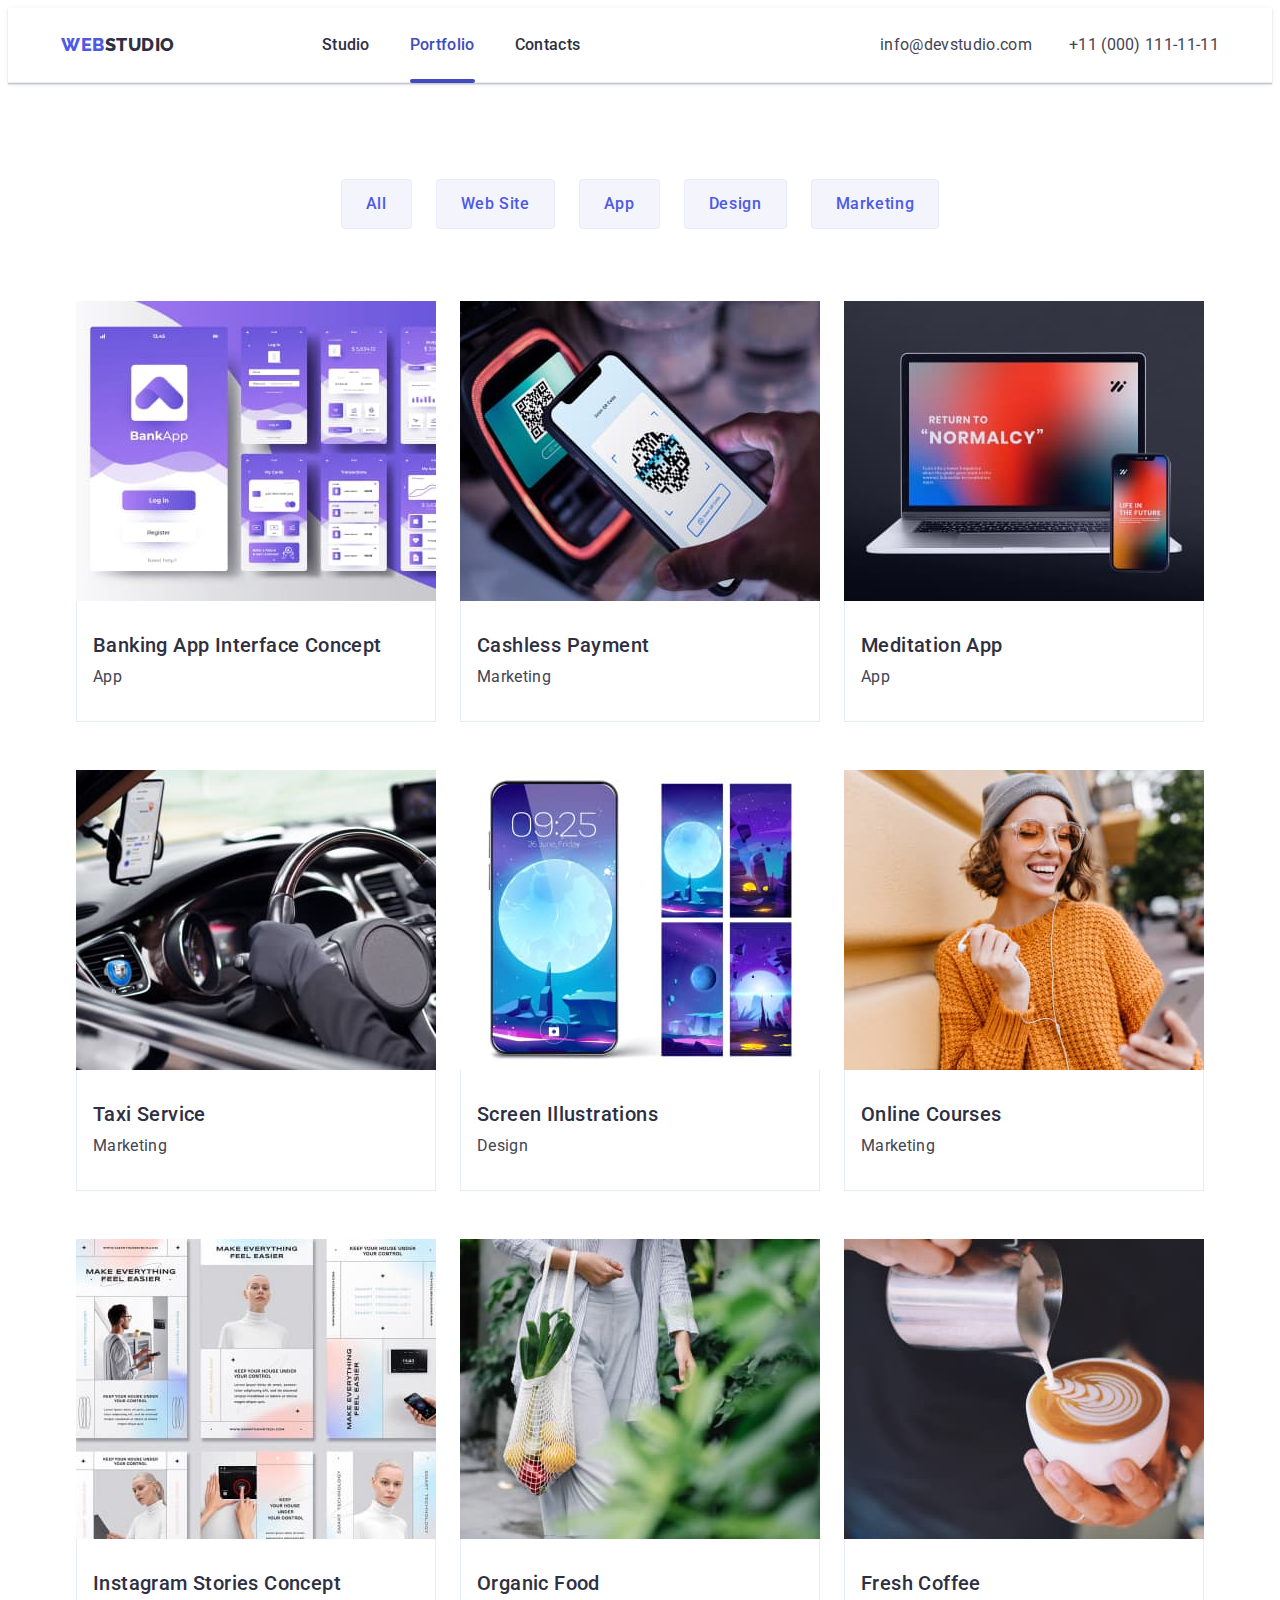
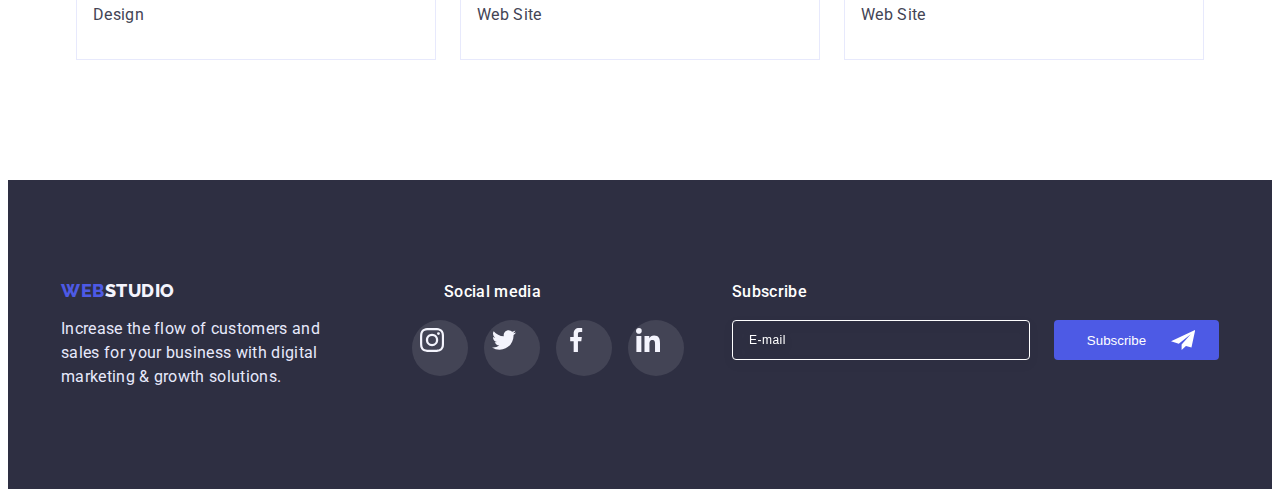
==== portfolio.html @ 9cd302e2 "1" ====
<!DOCTYPE html>
<html lang="en">
  <head>
    <meta charset="UTF-8" />
    <meta http-equiv="X-UA-Compatible" content="IE=edge" />
    <meta name="viewport" content="width=device-width, initial-scale=1.0" />
    <title>Портфоліо</title>
    <link rel="preconnect" href="https://fonts.googleapis.com" />
    <link rel="preconnect" href="https://fonts.gstatic.com" crossorigin />
    <link
      href="https://fonts.googleapis.com/css2?family=Raleway:wght@800&family=Roboto:wght@400;500;700;900&display=swap"
      rel="stylesheet"
    />
    <link
      rel="stylesheet"
      href="https://cdnjs.cloudflare.com/ajax/libs/modern-normalize/1.1.0/modern-normalize.min.css"
      integrity="sha512-wpPYUAdjBVSE4KJnH1VR1HeZfpl1ub8YT/NKx4PuQ5NmX2tKuGu6U/JRp5y+Y8XG2tV+wKQpNHVUX03MfMFn9Q=="
      crossorigin="anonymous"
      referrerpolicy="no-referrer"
    />
    <link rel="stylesheet" href="./css/styles.css" />
  </head>
  <!-- body -->
  <body class="body-portfolio">
    <!-- Header -->
    <header class="header">
      <!-- nav -->
      <div class="container">
        <nav class="header-nav">
          <a href="./portfolio.html" class="logo link"
            >Web<span class="logo-span link">Studio</span></a
          >
          <ul class="all-link-list list">
            <li class="">
              <a class="link-list link" href="./index.html">Studio</a>
            </li>
            <li class="">
              <a class="link-list hover-band link" href="./portfolio.html"
                >Portfolio</a
              >
            </li>
            <li class=""><a class="link-list link" href="">Contacts</a></li>
          </ul>
        </nav>
        <!-- address -->
        <address class="adress-portfolio">
          <ul class="list link-adress">
            <li class="">
              <a class="address-link link" href="mailto:info@devstudio.com"
                >info@devstudio.com</a
              >
            </li>
            <li class="">
              <a class="address-link link" href="tel:+110001111111">
                +11 (000) 111-11-11</a
              >
            </li>
          </ul>
        </address>
      </div>
    </header>
    <!-- main -->
    <main class="main-portfolio">
      <section class="filter">
        <h1 hidden>Meditation App</h1>
        <!-- List-buttons-portfolio -->
        <div class="container">
          <ul class="list all-button-list">
            <li class="all-button-li">
              <button type="button" class="all-button">All</button>
            </li>
            <li class="website-button-li">
              <button type="button" class="all-button">Web Site</button>
            </li>
            <li class="app-button-li">
              <button type="button" class="all-button">App</button>
            </li>
            <li class="design-button-li">
              <button type="button" class="all-button">Design</button>
            </li>
            <li class="marketing-button-li">
              <button type="button" class="all-button">Marketing</button>
            </li>
          </ul>
          <!-- Second-portfolio -->
          <ul class="list portfolio-title-list">
            <li class="portfolio-title">
              <a href="" class="link">
                <div class="overlay-text-wrap">
                  <img
                    src="./images/img1.jpg"
                    alt="img"
                    width="360"
                    height="300"
                  />
                  <p class="overlay">
                    14 Stylish and User-Friendly App Design Concepts · Task
                    Manager App · Calorie Tracker App · Exotic Fruit Ecommerce
                    App · Cloud Storage App
                  </p>
                </div>
                <div class="portfolio-conteiner">
                  <h3 class="name-images">Banking App Interface Concept</h3>
                  <p class="info-images">App</p>
                </div>
              </a>
            </li>
            <li class="portfolio-title">
              <a href="" class="link"
                ><div class="overlay-text-wrap">
                  <img
                    src="./images/img2.jpg"
                    alt="img"
                    width="360"
                    height="300"
                  />
                  <p class="overlay">
                    14 Stylish and User-Friendly App Design Concepts · Task
                    Manager App · Calorie Tracker App · Exotic Fruit Ecommerce
                    App · Cloud Storage App
                  </p>
                </div>
                <div class="portfolio-conteiner">
                  <h3 class="name-images">Cashless Payment</h3>
                  <p class="info-images">Marketing</p>
                </div></a
              >
            </li>
            <li class="portfolio-title">
              <a href="" class="link"
                ><div class="overlay-text-wrap">
                  <img
                    src="./images/img3.jpg"
                    alt="img"
                    width="360"
                    height="300"
                  />
                  <p class="overlay">
                    14 Stylish and User-Friendly App Design Concepts · Task
                    Manager App · Calorie Tracker App · Exotic Fruit Ecommerce
                    App · Cloud Storage App
                  </p>
                </div>
                <div class="portfolio-conteiner">
                  <h3 class="name-images">Meditation App</h3>
                  <p class="info-images">App</p>
                </div></a
              >
            </li>
            <li class="portfolio-title">
              <a href="" class="link"
                ><div class="overlay-text-wrap">
                  <img
                    src="./images/img4.jpg"
                    alt="img"
                    width="360"
                    height="300"
                  />
                  <p class="overlay">
                    14 Stylish and User-Friendly App Design Concepts · Task
                    Manager App · Calorie Tracker App · Exotic Fruit Ecommerce
                    App · Cloud Storage App
                  </p>
                </div>
                <div class="portfolio-conteiner">
                  <h3 class="name-images">Taxi Service</h3>
                  <p class="info-images">Marketing</p>
                </div></a
              >
            </li>
            <li class="portfolio-title">
              <a href="" class="link"
                ><div class="overlay-text-wrap">
                  <img
                    src="./images/img5.jpg"
                    alt="img"
                    width="360"
                    height="300"
                  />
                  <p class="overlay">
                    14 Stylish and User-Friendly App Design Concepts · Task
                    Manager App · Calorie Tracker App · Exotic Fruit Ecommerce
                    App · Cloud Storage App
                  </p>
                </div>
                <div class="portfolio-conteiner">
                  <h3 class="name-images">Screen Illustrations</h3>
                  <p class="info-images">Design</p>
                </div></a
              >
            </li>
            <li class="portfolio-title">
              <a href="" class="link"
                ><div class="overlay-text-wrap">
                  <img
                    src="./images/img6.jpg"
                    alt="img"
                    width="360"
                    height="300"
                  />
                  <p class="overlay">
                    14 Stylish and User-Friendly App Design Concepts · Task
                    Manager App · Calorie Tracker App · Exotic Fruit Ecommerce
                    App · Cloud Storage App
                  </p>
                </div>
                <div class="portfolio-conteiner">
                  <h3 class="name-images">Online Courses</h3>
                  <p class="info-images">Marketing</p>
                </div></a
              >
            </li>
            <li class="portfolio-title">
              <a href="" class="link"
                ><div class="overlay-text-wrap">
                  <img
                    src="./images/img7.jpg"
                    alt="img"
                    width="360"
                    height="300"
                  />
                  <p class="overlay">
                    14 Stylish and User-Friendly App Design Concepts · Task
                    Manager App · Calorie Tracker App · Exotic Fruit Ecommerce
                    App · Cloud Storage App
                  </p>
                </div>
                <div class="portfolio-conteiner">
                  <h3 class="name-images">Instagram Stories Concept</h3>
                  <p class="info-images">Design</p>
                </div></a
              >
            </li>
            <li class="portfolio-title">
              <a href="" class="link"
                ><div class="overlay-text-wrap">
                  <img
                    src="./images/img8.jpg"
                    alt="img"
                    width="360"
                    height="300"
                  />
                  <p class="overlay">
                    14 Stylish and User-Friendly App Design Concepts · Task
                    Manager App · Calorie Tracker App · Exotic Fruit Ecommerce
                    App · Cloud Storage App
                  </p>
                </div>
                <div class="portfolio-conteiner">
                  <h3 class="name-images">Organic Food</h3>
                  <p class="info-images">Web Site</p>
                </div></a
              >
            </li>
            <li class="portfolio-title">
              <a href="" class="link"
                ><div class="overlay-text-wrap">
                  <img
                    src="./images/img9.jpg"
                    alt="img"
                    width="360"
                    height="300"
                  />
                  <p class="overlay">
                    14 Stylish and User-Friendly App Design Concepts · Task
                    Manager App · Calorie Tracker App · Exotic Fruit Ecommerce
                    App · Cloud Storage App
                  </p>
                </div>
                <div class="portfolio-conteiner">
                  <h3 class="name-images">Fresh Coffee</h3>
                  <p class="info-images">Web Site</p>
                </div></a
              >
            </li>
          </ul>
        </div>
      </section>
    </main>
    <!-- footer -->
    <footer class="footer-portfolio">
      <div class="container">
        <div class="fot-logo-box">
          <a href="./portfolio.html" class="logo-footer link"
            >Web<span class="logo-footer-span">Studio</span></a
          >
          <p class="footer-info">
            Increase the flow of customers and sales for your business with
            digital marketing & growth solutions.
          </p>
        </div>
        <div class="box-social">
          <p class="name-social">Social media</p>
          <ul class="fot-media-links">
            <li class="social-item">
              <a href="" class="fot-social-link"
                ><svg class="icon-footer">
                  <use href="./images/icons.svg#icon-instagram"></use></svg
              ></a>
            </li>
            <li class="social-item">
              <a href="" class="fot-social-link"
                ><svg class="icon-footer">
                  <use href="./images/icons.svg#icon-twitter"></use></svg
              ></a>
            </li>
            <li class="social-item">
              <a href="" class="fot-social-link"
                ><svg class="icon-footer">
                  <use href="./images/icons.svg#icon-facebook"></use></svg
              ></a>
            </li>
            <li class="social-item">
              <a href="" class="fot-social-link"
                ><svg class="icon-footer">
                  <use href="./images/icons.svg#icon-linkedin"></use></svg
              ></a>
            </li>
          </ul>
        </div>
        <div class="footer-form">
          <form name="subscribe" autocomplete="on" class="footer-subscribe">
            <label class="footer-label">
              <span class="subscribe-span">Subscribe</span>
              <input
                type="email"
                class="input-footer"
                name="email"
                placeholder="E-mail"
              />
            </label>
            <button class="subscribe-button" type="submit">Subscribe
              <svg class="footer-send-icon">
                <use href="./images/icons.svg#icon-send"></use>
              </svg>
            </button>
          </form>
        </div>
      </div>
    </footer>
  </body>
</html>
---- css/styles.css ----
:root {
  /* IRIS */
  --primacy-brand: #4d5ae5;
  /* OCEAN */
  --pressed-state: #404bbf;
  /* NAVY BLUE */
  --dark: #2e2f42;
  /* GREEN */
  --success: #31d0aa;
  /* SLATE */
  --text: #434455;
  /* LIGHT SLATE */
  --subtle-text: #8e8f99;
  /* CORN FLOWER */
  --accent: #e7e9fc;
  /* CLOUD */
  --light: #f4f4fd;
  /* WHITE BACKGROUND */
  --white: #ffffff;
  /* MODAL BACKGROUND */
  --dairy: #fcfcfc;
  /* Transition, Duration ,Timing-Function */
  --transition-duration: 250ms cubic-bezier(0.4, 0, 0.2, 1);
}

p,
h1,
h2,
h3,
h4,
h5,
h6 {
  margin: 0;
}

ul {
  padding-left: 0;
  margin: 0;
}

button {
  cursor: pointer;
}

address {
  font-style: normal;
}

img {
  display: block;
}
/* body */
body {
  font-family: "Roboto", sans-serif;
  font-style: normal;
  font-weight: 400;
  font-size: 16px;
  line-height: 1.5;
  color: var(--dark);
}

ul li {
  list-style-type: none;
}

.container {
  width: 1158px;
  margin: 0 auto;
  padding-left: 15px;
  padding-right: 15px;
}

section {
  padding-top: 120px;
  padding-bottom: 120px;
}

.body-studio {
  color: var(--text);
}

.body-portfolio {
  color: var(--text);
}

.link {
  text-decoration: none;
}

.list {
  list-style: none;
  display: flex;
}

/* Header */
.header {
  padding-bottom: 25px;
  padding-top: 25px;
  border-bottom: 1px solid var(--accent);
  box-shadow: 0px 2px 1px rgba(46, 47, 66, 0.08),
    0px 1px 1px rgba(46, 47, 66, 0.16), 0px 1px 6px rgba(46, 47, 66, 0.08);
}

.header .container {
  display: flex;
  align-items: center;
  justify-content: space-between;
}

/* nav */
.logo {
  font-family: "Raleway", sans-serif;
  font-weight: 800;
  font-size: 18px;
  line-height: 1.17;
  letter-spacing: 0.03em;
  text-transform: uppercase;
  color: var(--primacy-brand);
  margin-right: 147px;
}

.logo-span {
  color: var(--dark);
}

.link-list {
  padding: 29px 0;
  font-weight: 500;
  font-size: 16px;
  line-height: 1.5;
  letter-spacing: 0.02em;
  color: var(--dark);
  position: relative;
  transition: color var(--transition-duration);
}

.hover-band {
  color: var(--pressed-state);
}

.hover-band::after {
  content: "";
  width: 100%;
  height: 4px;
  border-radius: 2px;
  position: absolute;
  left: 0;
  bottom: 0;
  background-color: var(--pressed-state);
}

.all-link-list {
  gap: 40px;
}

.header-nav {
  display: flex;
  align-items: center;
  margin-right: auto;
}

.header-block {
  display: flex;
}

/* address */

.address-link {
  font-size: 16px;
  line-height: 1.5;
  letter-spacing: 0.02em;
  color: var(--text);
  display: inline-flex;
  align-items: center;
  transition: color 250ms cubic-bezier(0.4, 0, 0.2, 1);
  display: inline-flex;
}

.link-list:hover,
.link-list:focus,
.address-link:hover,
.address-link:focus {
  color: var(--pressed-state);
}

.link-adress {
  gap: 37px;
}

/* main */

/* List-buttons-portfolio */

.filter {
  padding-top: 96px;
  padding-bottom: 120px;
}

.all-button-list {
  display: flex;
  flex-direction: row;
  align-items: flex-start;
  gap: 24px;
  justify-content: center;
  margin-bottom: 72px;
}

.all-button {
  font-family: "Roboto", sans-serif;
  font-weight: 500;
  font-size: 16px;
  line-height: 1.5;
  letter-spacing: 0.04em;
  color: var(--primacy-brand);
  display: flex;
  flex-direction: row;
  justify-content: center;
  align-items: center;
  padding: 12px 24px;
  background: var(--light);
  border: 1px solid var(--accent);
  border-radius: 4px;
  flex: none;
  order: 1;
  flex-grow: 0;
  transition: color var(--transition-duration),
    background-color var(--transition-duration),
    border-color var(--transition-duration),
    box-shadow var(--transition-duration);
}

.all-button:hover,
.all-button:focus {
  color: #ffffff;
  background-color: var(--pressed-state);
  border-color: var(--pressed-state);
  box-shadow: 0px 3px 1px rgba(0, 0, 0, 0.1), 0px 2px 1px rgba(0, 0, 0, 0.08),
    0px 2px 2px rgba(0, 0, 0, 0.12);
}

/* Studio-button-VAR */

.button-section {
  background-color: var(--dark);
}

/* Section portfolio */

.name-images {
  font-weight: 500;
  font-size: 20px;
  line-height: 1.2;
  letter-spacing: 0.02em;
  color: var(--dark);
  margin-bottom: 8px;
}

.info-images {
  font-size: 16px;
  line-height: 1.5;
  letter-spacing: 0.02em;
  color: var(--text);
}

.portfolio-title-list {
  justify-content: center;
  display: flex;
  flex-wrap: wrap;
  gap: 48px 24px;
}

.portfolio-conteiner {
  border: 1px solid var(--accent);
  border-top: none;
  display: flex;
  flex-direction: column;
  justify-content: center;
  align-items: flex-start;
  padding: 32px;
  padding-left: 16px;
}

.portfolio-title .link {
  display: inline-block;
  transition: box-shadow var(--transition-duration);
}

.portfolio-title .link:hover {
  box-shadow: 0px 1px 6px rgba(46, 47, 66, 0.08),
    0px 1px 1px rgba(46, 47, 66, 0.16), 0px 2px 1px rgba(46, 47, 66, 0.08);
}

.overlay {
  position: absolute;
  top: 0;
  top: 100%;
  display: block;
  width: 100%;
  height: 100%;
  padding: 40px 32px;
  font-weight: 400;
  font-size: 16px;
  line-height: 1.5;
  letter-spacing: 0.02em;
  color: var(--light);
  background-color: var(--primacy-brand);
  transition: transform var(--transition-duration);
}

.overlay-text-wrap {
  position: relative;
  overflow: hidden;
}

.portfolio-title-list .link:hover .overlay {
  transform: translateY(-100%);
}

/* HERO */

.hero-section {
  padding-top: 188px;
  padding-bottom: 188px;
  max-width: 1440px;
  margin-left: auto;
  margin-right: auto;
  background-color: var(--dark);
  background-image: linear-gradient(
      rgba(46, 47, 66, 0.7),
      rgba(46, 47, 66, 0.7)
    ),
    url(../images/people-office-fone.jpg);
  background-repeat: no-repeat;
  background-position: center;
  background-size: auto auto;
}

.site-title {
  max-width: 496px;
  margin: 0 auto;
  font-size: 56px;
  line-height: 1.07;
  text-align: center;
  letter-spacing: 0.02em;
  color: var(--white);
  margin-bottom: 47px;
}

.button-studio {
  min-width: 169px;
  height: 56px;
  display: block;
  margin: 0 auto;
  border-radius: 4px;
  background-color: transparent;
  background-color: var(--primacy-brand);
  font-family: "Roboto", sans-serif;
  font-weight: 500;
  font-size: 16px;
  line-height: 1.5;
  letter-spacing: 0.04em;
  color: var(--white);
  border: none;
  transition: background-color var(--transition-duration);
}

.button-studio:hover,
.button-studio:focus {
  background-color: var(--pressed-state);
}

/* First-Section */

.header-first-section {
  font-weight: 500;
  font-size: 20px;
  line-height: 1.2;
  letter-spacing: 0.02em;
  color: var(--dark);
  margin-bottom: 8px;
}

.first-section-li:not(:last-child) {
  margin-right: 24px;
}

/* width264px */
.first-section-li {
  width: calc((100% - 72px) / 4);
}

.text-section {
  letter-spacing: 0.02em;
  font-size: 16px;
}

.first-section {
  padding-bottom: 0;
}

.first-section-icon {
  height: 64px;
  width: 64px;
  margin: 24px 100px;
}

.first-section-div {
  display: block;
  height: 112px;
  margin-bottom: 8px;
  border-radius: 4px;
  background-color: var(--light);
  background-repeat: no-repeat;
  background-position: center;
}

/* Second-Section */

.gadget-li {
  width: 360px;
}

.gadget-li:not(:last-child) {
  margin-right: 24px;
}

/* Thrid-Section */
.thrid-section {
  background-color: var(--light);
}

.studio-titles {
  font-size: 36px;
  line-height: 1.11;
  text-align: center;
  letter-spacing: 0.02em;
  text-transform: capitalize;
  color: var(--dark);
  margin-bottom: 72px;
}

.team-list-ul {
  gap: 24px;
}

.team-list {
  text-align: center;
}

.text-section-team {
  letter-spacing: 0.02em;
  font-size: 16px;
  margin-bottom: 8px;
  margin-top: 8px;
}

.third-section-div {
  padding: 32px 16px;
  box-shadow: 0px 1px 6px rgba(46, 47, 66, 0.08),
    0px 1px 1px rgba(46, 47, 66, 0.16), 0px 2px 1px rgba(46, 47, 66, 0.08);
  border-radius: 0px 0px 4px 4px;
  background: var(--white);
}

.name-team {
  font-weight: 500;
  font-size: 20px;
  line-height: 1.2;
  letter-spacing: 0.02em;
  color: var(--dark);
}

.social-media-links {
  display: flex;
  justify-content: center;
  gap: 24px;
  text-decoration: none;
}

.icon {
  width: 16px;
  height: 16px;
}

.social-link {
  display: inline-block;
  width: 40px;
  height: 40px;
  padding: 10px;
  background-color: var(--primacy-brand);
  border: none;
  border-radius: 50%;
  fill: var(--light);
  text-decoration: none;
  transition: background-color var(--transition-duration);
}

.social-link.icon {
  display: block;
  margin: 0 auto;
}

.social-link:hover,
.social-link:focus {
  background-color: var(--pressed-state);
}

/* ========CUSTOMERS======== */

/* width: 168px;
    height: 88px; */

.icon-customers {
  width: 104px;
  height: 56px;
}

.customers-list {
  display: flex;
  justify-content: center;
  gap: 24px;
}

.customers-link {
  display: inline-block;
  padding: 16px 32px;
  border: 1px solid var(--subtle-text);
  border-radius: 4px;
  fill: var(--subtle-text);
  transition: border-color var(--transition-duration);
}

.icon-customers {
  transition: fill var(--transition-duration);
}

.customers-link:hover,
.customers-link:focus {
  border-color: var(--pressed-state);
}

.customers-link:hover .icon-customers,
.customers-link:focus .icon-customers {
  fill: var(--pressed-state);
}

/*========== footer ==========*/

.footer-portfolio {
  background: var(--dark);
  padding-top: 100px;
  padding-bottom: 100px;
}

.footer-portfolio .container {
  display: flex;
}

.logo-footer {
  display: flex;
  flex-direction: row;
  padding: 0px;
  align-items: flex-start;
  font-family: "Raleway", sans-serif;
  font-style: normal;
  font-weight: 800;
  font-size: 18px;
  line-height: 1.17;
  align-items: center;
  letter-spacing: 0.03em;
  text-transform: uppercase;
  color: var(--primacy-brand);
  width: 0;
}

.logo-footer-span {
  font-family: "Raleway";
  font-style: normal;
  font-weight: 800;
  font-size: 18px;
  line-height: 1.17;
  display: flex;
  align-items: center;
  letter-spacing: 0.03em;
  text-transform: uppercase;
  color: var(--light);
  flex: none;
  order: 1;
  flex-grow: 0;
  width: 0;
}

.fot-logo-box {
  width: 264px;
}

.footer-info {
  letter-spacing: 0.02em;
  color: var(--accent);
  line-height: 1.5;
  list-style: none;
  margin: 0;
  margin-top: 16px;
  padding-left: 0;
}

.box-social {
  width: 208px;
  margin-left: 120px;
}

.name-social {
  font-weight: 500;
  font-size: 16px;
  line-height: 1.5;
  letter-spacing: 0.02em;
  margin-bottom: 16px;
}

.fot-media-links {
  gap: 16px;
  text-decoration: none;
  display: flex;
  justify-content: center;
}

.icon-footer {
  width: 24px;
  height: 24px;
}

.fot-social-link {
  display: inline-block;
  width: 40px;
  height: 40px;
  padding: 8px;
  border: none;
  border-radius: 50%;
  background-color: rgba(255, 255, 255, 0.1);
  fill: var(--light);
  text-decoration: none;
  transition: background-color var(--transition-duration);
}

.fot-social-link:hover,
.fot-social-link:focus {
  background-color: var(--success);
}

.name-social {
  color: var(--white);
}

.footer-form {
  margin-left: 80px;
}

.footer-subscribe {
  margin-left: auto;
  display: flex;
  align-items: flex-end;
  gap: 24px;
}

.footer-label {
  display: flex;
  flex-direction: column;
}

.subscribe-span {
  margin-bottom: 16px;
  font-weight: 500;
  font-size: 16px;
  line-height: 1.5;
  letter-spacing: 0.02em;
  color: var(--white);
}

.input-footer {
  width: 264px;
  padding: 7px 16px;
  font-size: 12px;
  line-height: 2;
  letter-spacing: 0.04em;
  color: var(--white);
  background-color: transparent;
  border: 1px solid var(--white);
  filter: drop-shadow(0px 4px 4px rgba(0, 0, 0, 0.15));
  border-radius: 4px;
}

.footer-send-icon {
  display: inline-block;
  position: absolute;
  top: 8px;
  right: 24px;
  width: 24px;
  height: 24px;
  fill: var(--white);
  background-size: 32px;
}

.subscribe-button {
  height: 40px;
  width: 165px;
  position: relative;
  padding: 8px 64px 8px 24px;
  justify-content: center;
  align-items: center;
  color: var(--white);
  background: var(--primacy-brand);
  border-radius: 4px;
  border: none;
  border-color: var(--primacy-brand);
  transition: background-color var(--transition-duration);
}

.subscribe-button:focus,
.subscribe-button:hover {
  background-color: var(--pressed-state);
  border-color: var(--pressed-state);
}

.footer-subscribe .input-footer::placeholder {
  color: var(--white);
}

/*========== MODAL JS ==========*/

.backdrop {
  position: fixed;
  top: 0;
  left: 0;
  width: 100%;
  height: 100%;
  background-color: rgba(27, 31, 37, 0.526);
  transition: opacity var(--transition-duration),
    visibility var(--transition-duration);
}

.is-hidden {
  opacity: 0;
  visibility: hidden;
  pointer-events: none;
}

.modal {
  width: 408px;
  min-height: 576px;
  background-color: var(--dairy);
  box-shadow: 0px 1px 1px rgba(0, 0, 0, 0.14), 0px 1px 3px rgba(0, 0, 0, 0.12),
    0px 2px 1px rgba(0, 0, 0, 0.2);
  border-radius: 4px;
  position: absolute;
  top: 50%;
  left: 50%;
  transform: translate(-50%, -50%) scale(1);
  transition: transform var(--transition-duration);
  padding: 72px 24px 24px;
}

.backdrop.is-hidden .modal {
  transform: translate(-50%, -50%) scale(0);
}

.close-modal {
  position: absolute;
  top: 24px;
  right: 24px;
  display: block;
  margin-left: auto;
  height: 24px;
  width: 24px;
  border-radius: 50%;
  background: var(--accent);
  border: 1px solid rgba(0, 0, 0, 0.1);
  box-sizing: border-box;
  transition: background var(--transition-duration);
}

.icon-close-modal {
  height: 8px;
  width: 8px;
  transition: fill var(--transition-duration);
}

.close-modal:focus,
.close-modal:hover {
  background: var(--pressed-state);
}

.close-modal:focus .icon-close-modal,
.close-modal:hover .icon-close-modal {
  fill: var(--white);
}

.modal-text {
  font-family: "Roboto";
  font-style: normal;
  font-weight: 500;
  font-size: 16px;
  line-height: 1.5;
  text-align: center;
  letter-spacing: 0.02em;
  color: var(--dark);
}

.modal-form {
  width: 360px;
  padding-top: 16px;
}

.information-box {
  display: flex;
  flex-direction: column;
  gap: 8px;
}

.modal-input {
  width: 100%;
  height: 40px;
  padding-left: 38px;
  border: 1px solid rgba(46, 47, 66, 0.4);
  border-radius: 4px;
  outline: transparent;
  background-color: transparent;
}

.input-name {
  display: inline-block;
  margin-bottom: 4px;
  font-family: "Roboto";
  font-style: normal;
  font-weight: 400;
  font-size: 12px;
  line-height: 1.16;
  letter-spacing: 0.04em;
  color: var(--subtle-text);
}

.input-wrap {
  position: relative;
}

.oreder-icon {
  position: absolute;
  left: 16px;
  top: 50%;
  transform: translateY(-50%);
  width: 18px;
  height: 18px;
}

.modal-input:focus {
  border-color: var(--primacy-brand);
}

.modal-input:focus + .oreder-icon {
  fill: var(--primacy-brand);
}

.comments {
  display: flex;
  flex-direction: column;
  margin-bottom: 16px;
}

.comments-input {
  width: 100%;
  height: 120px;
  border: 1px solid rgba(46, 47, 66, 0.4);
  border-radius: 4px;
  padding-left: 16px;
  padding-top: 8px;
  background-color: transparent;
  resize: none;
  outline: transparent;
}

.comments-input::placeholder {
  font-family: "Roboto";
  font-style: normal;
  font-weight: 400;
  font-size: 12px;
  line-height: 1.16;
  letter-spacing: 0.04em;
  color: rgba(46, 47, 66, 0.4);
}

.comments-input:focus {
  border-color: var(--primacy-brand);
}

.checkbox{
  margin-bottom: 16px;
}

.checkbox-icon {
  height: 8px;
  width: 10px;
}

.visually-hidden {
  position: absolute;
  width: 1px;
  height: 1px;
  margin: -1px;
  border: 0;
  padding: 0;
  white-space: nowrap;
  clip-path: inset(100%);
  clip: rect(0 0 0 0);
  overflow: hidden;
}

.checkbox-label {
  font-family: "Roboto";
  font-style: normal;
  font-weight: 400;
  font-size: 12px;
  line-height: 1.16;
  letter-spacing: 0.04em;
  color: var(--subtle-text);
  display: flex;
  gap: 8px;
}

.checkbox-label a {
  color: var(--primacy-brand);
}

.checkbox-label span {
  width: 16px;
  height: 16px;
  border-radius: 2px;
  border: 1px solid rgba(46, 47, 66, 0.4);
  display: flex;
  justify-content: center;
  align-items: center;
  fill: transparent;
  transition: background-color  var(--transition-duration), fill var(--transition-duration);
}

.check:checked + .checkbox-label span{
  background-color: var(--pressed-state);
  border: none;
  fill:var(--white);
}

.modal-button {
  min-width: 169px;
  height: 56px;
  display: block;
  margin: 0 auto;
  border-radius: 4px;
  background-color: transparent;
  background-color: var(--primacy-brand);
  font-family: "Roboto", sans-serif;
  font-weight: 500;
  font-size: 16px;
  line-height: 1.5;
  letter-spacing: 0.04em;
  color: var(--white);
  border: none;
  transition: background-color var(--transition-duration);
}

.modal-button:hover,
.modal-button:focus {
  background-color: var(--pressed-state);
}
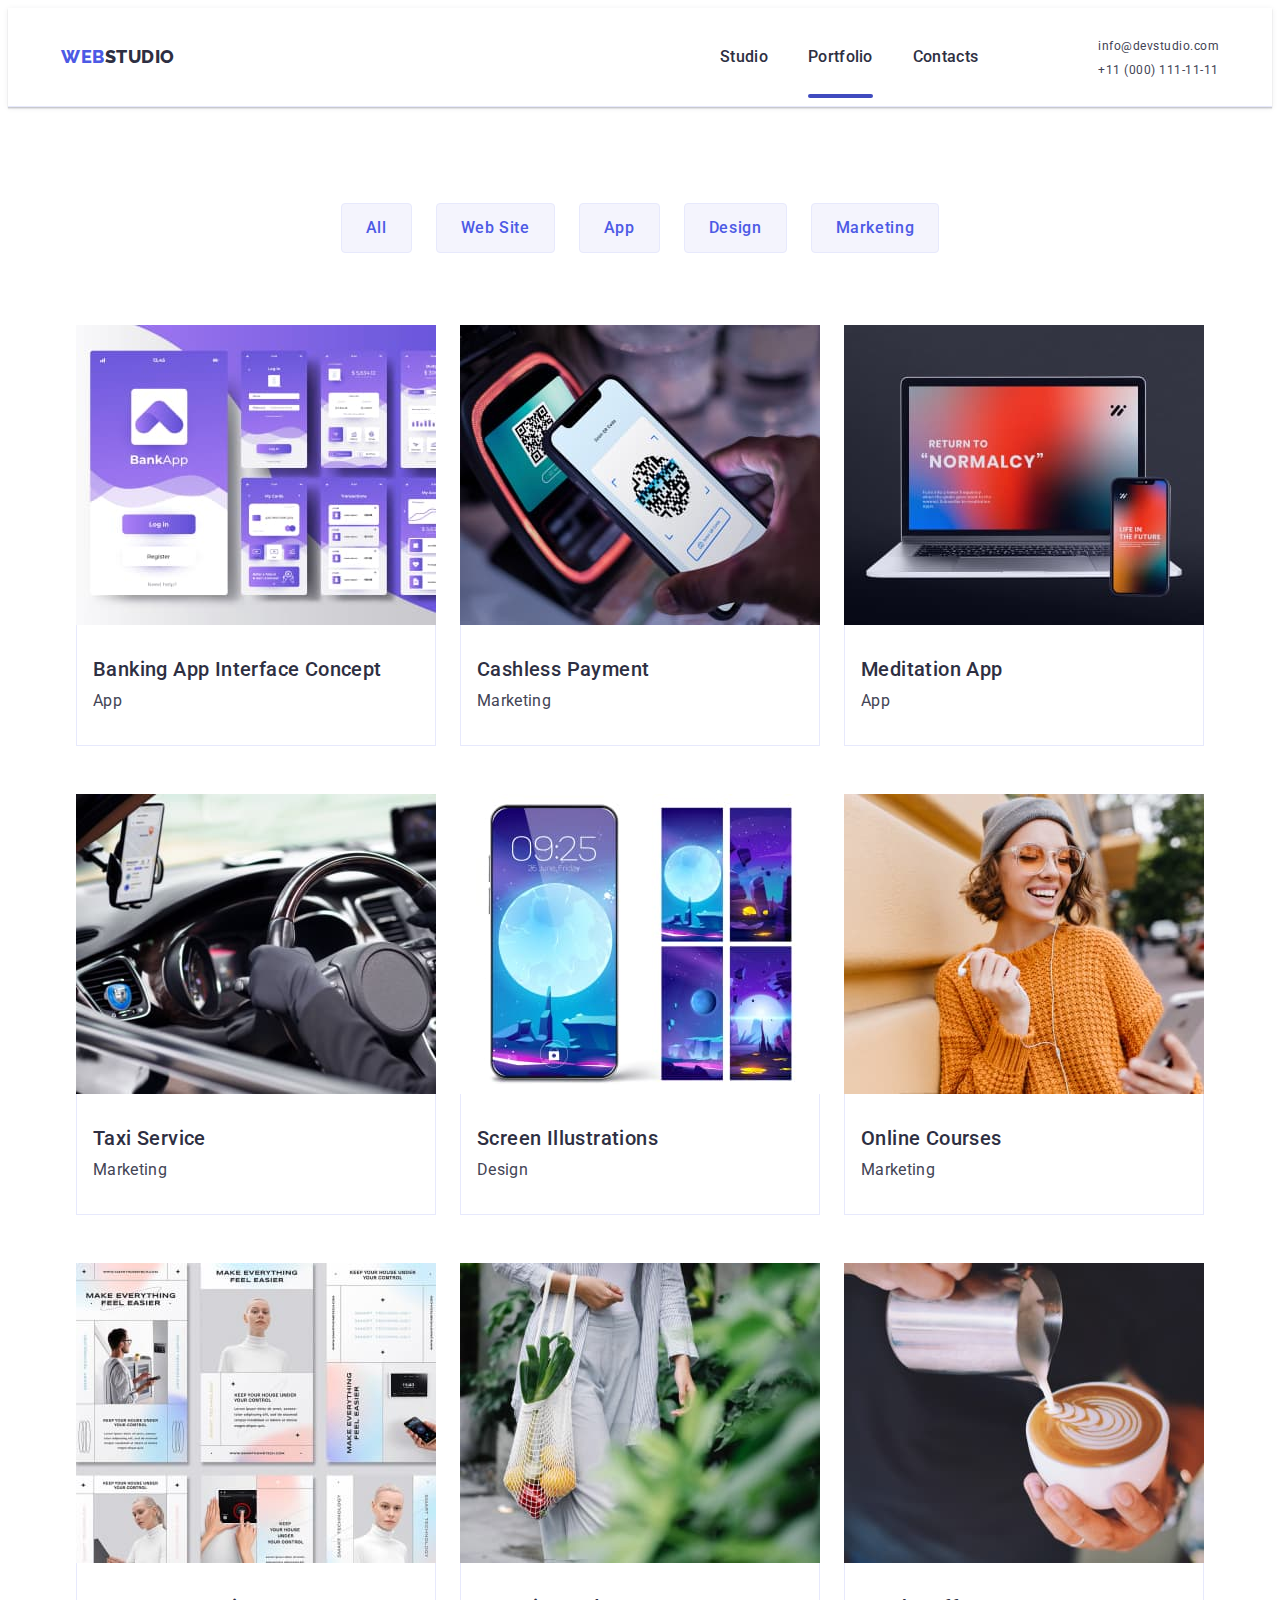
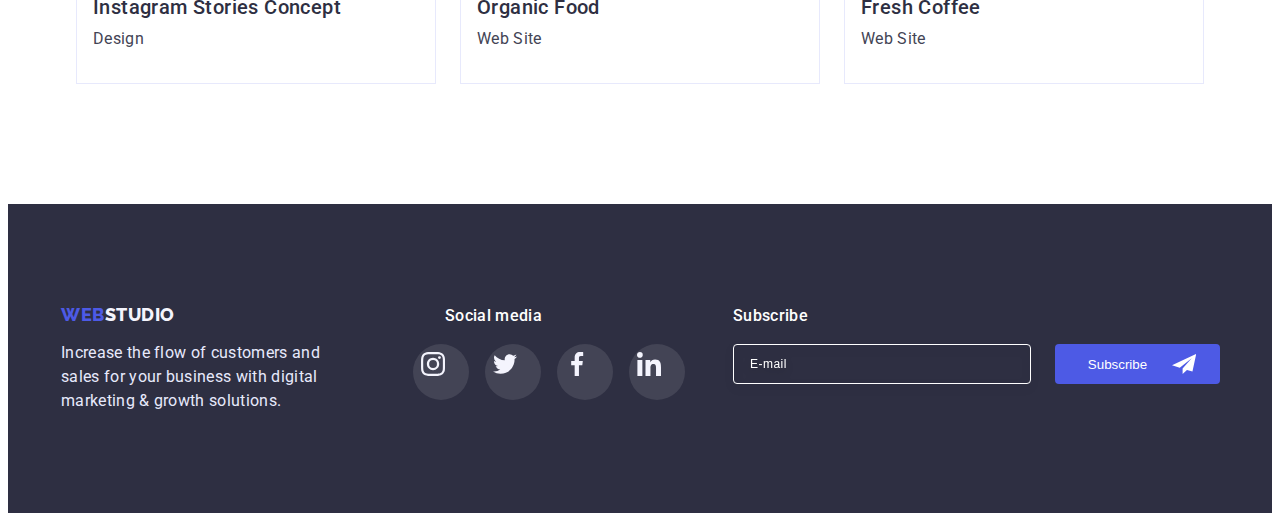
==== commit 0e72662e: "1" ====
--- a/portfolio.html
+++ b/portfolio.html
@@ -19,44 +19,87 @@
       referrerpolicy="no-referrer"
     />
     <link rel="stylesheet" href="./css/styles.css" />
+    <link rel="stylesheet" href="./css/media.css" />
   </head>
   <!-- body -->
   <body class="body-portfolio">
-    <!-- Header -->
+    <!---------- Header ---------->
     <header class="header">
-      <!-- nav -->
       <div class="container">
-        <nav class="header-nav">
-          <a href="./portfolio.html" class="logo link"
-            >Web<span class="logo-span link">Studio</span></a
+        <a href="./portfolio.html" class="logo link"
+          >Web<span class="logo-span link">Studio</span></a
+        >
+        <button class="header-menu-button js-open-menu" type="button">
+          <svg class="header-menu-icon">
+            <use href="./images/icons.svg#icon-menu-hamburger"></use>
+          </svg>
+        </button>
+        <div class="header-menu js-menu-container">
+          <button
+            class="header-close-button js-close-menu"
+            type="button"
+            aria-label="Close menu"
           >
-          <ul class="all-link-list list">
-            <li class="">
-              <a class="link-list link" href="./index.html">Studio</a>
-            </li>
-            <li class="">
-              <a class="link-list hover-band link" href="./portfolio.html"
-                >Portfolio</a
-              >
-            </li>
-            <li class=""><a class="link-list link" href="">Contacts</a></li>
-          </ul>
-        </nav>
-        <!-- address -->
-        <address class="adress-portfolio">
-          <ul class="list link-adress">
-            <li class="">
-              <a class="address-link link" href="mailto:info@devstudio.com"
-                >info@devstudio.com</a
-              >
-            </li>
-            <li class="">
-              <a class="address-link link" href="tel:+110001111111">
-                +11 (000) 111-11-11</a
-              >
-            </li>
-          </ul>
-        </address>
+            <svg class="header-close-icon">
+              <use href="./images/icons.svg#icon-close"></use>
+            </svg>
+          </button>
+          <!---------- nav ---------->
+          <nav class="header-nav">
+            <ul class="all-link-list list">
+              <li class="">
+                <a class="link-list link" href="./index.html"
+                  >Studio</a
+                >
+              </li>
+              <li class="">
+                <a class="link-list hover-band link" href="./portfolio.html">Portfolio</a>
+              </li>
+              <li class=""><a class="link-list link" href="">Contacts</a></li>
+            </ul>
+          </nav>
+          <!-- address -->
+          <address class="adress-portfolio">
+            <ul class="list link-adress">
+              <li class="">
+                <a class="address-link link" href="mailto:info@devstudio.com"
+                  >info@devstudio.com</a
+                >
+              </li>
+              <li class="">
+                <a class="address-link link" href="tel:+110001111111">
+                  +11 (000) 111-11-11</a
+                >
+              </li>
+            </ul>
+            <ul class="header-social-list">
+              <li class="header-soc-item">
+                <a href=""
+                  ><svg class="header-soc-icon">
+                    <use href="./images/icons.svg#icon-instagram"></use></svg
+                ></a>
+              </li>
+              <li class="header-soc-item">
+                <a href=""
+                  ><svg class="header-soc-icon">
+                    <use href="./images/icons.svg#icon-twitter"></use></svg
+                ></a>
+              </li>
+              <li class="header-soc-item">
+                <a href=""
+                  ><svg class="header-soc-icon">
+                    <use href="./images/icons.svg#icon-facebook"></use></svg
+                ></a>
+              </li>
+              <li class="header-soc-item">
+                <a href=""
+                  ><svg class="header-soc-icon">
+                    <use href="./images/icons.svg#icon-linkedin"></use></svg
+                ></a>
+              </li>
+            </ul>
+          </address>
+        </div>
       </div>
     </header>
     <!-- main -->
@@ -88,7 +131,7 @@
               <a href="" class="link">
                 <div class="overlay-text-wrap">
                   <img
-                    src="./images/img1.jpg"
+                    src="./images/portfolio/img1.jpg"
                     alt="img"
                     width="360"
                     height="300"
@@ -109,7 +152,7 @@
               <a href="" class="link"
                 ><div class="overlay-text-wrap">
                   <img
-                    src="./images/img2.jpg"
+                    src="./images/portfolio/img2.jpg"
                     alt="img"
                     width="360"
                     height="300"
@@ -130,7 +173,7 @@
               <a href="" class="link"
                 ><div class="overlay-text-wrap">
                   <img
-                    src="./images/img3.jpg"
+                    src="./images/portfolio/img3.jpg"
                     alt="img"
                     width="360"
                     height="300"
@@ -151,7 +194,7 @@
               <a href="" class="link"
                 ><div class="overlay-text-wrap">
                   <img
-                    src="./images/img4.jpg"
+                    src="./images/portfolio/img4.jpg"
                     alt="img"
                     width="360"
                     height="300"
@@ -172,7 +215,7 @@
               <a href="" class="link"
                 ><div class="overlay-text-wrap">
                   <img
-                    src="./images/img5.jpg"
+                    src="./images/portfolio/img5.jpg"
                     alt="img"
                     width="360"
                     height="300"
@@ -193,7 +236,7 @@
               <a href="" class="link"
                 ><div class="overlay-text-wrap">
                   <img
-                    src="./images/img6.jpg"
+                    src="./images/portfolio/img6.jpg"
                     alt="img"
                     width="360"
                     height="300"
@@ -214,7 +257,7 @@
               <a href="" class="link"
                 ><div class="overlay-text-wrap">
                   <img
-                    src="./images/img7.jpg"
+                    src="./images/portfolio/img7.jpg"
                     alt="img"
                     width="360"
                     height="300"
@@ -235,7 +278,7 @@
               <a href="" class="link"
                 ><div class="overlay-text-wrap">
                   <img
-                    src="./images/img8.jpg"
+                    src="./images/portfolio/img8.jpg"
                     alt="img"
                     width="360"
                     height="300"
@@ -256,7 +299,7 @@
               <a href="" class="link"
                 ><div class="overlay-text-wrap">
                   <img
-                    src="./images/img9.jpg"
+                    src="./images/portfolio/img9.jpg"
                     alt="img"
                     width="360"
                     height="300"
--- a/css/styles.css
+++ b/css/styles.css
@@ -19,6 +19,8 @@
   --white: #ffffff;
   /* MODAL BACKGROUND */
   --dairy: #fcfcfc;
+  /* HERO BACKGROUND */
+  --hero-back: rgba(46, 47, 66, 0.7);
   /* Transition, Duration ,Timing-Function */
   --transition-duration: 250ms cubic-bezier(0.4, 0, 0.2, 1);
 }
@@ -27,9 +29,7 @@
 h1,
 h2,
 h3,
-h4,
-h5,
-h6 {
+h4 {
   margin: 0;
 }
 
@@ -48,7 +48,10 @@
 
 img {
   display: block;
-}
+  max-width: 100%;
+  height: auto;
+}
+
 /* body */
 body {
   font-family: "Roboto", sans-serif;
@@ -57,6 +60,7 @@
   font-size: 16px;
   line-height: 1.5;
   color: var(--dark);
+  letter-spacing: 0.02em;
 }
 
 ul li {
@@ -64,15 +68,16 @@
 }
 
 .container {
-  width: 1158px;
-  margin: 0 auto;
-  padding-left: 15px;
-  padding-right: 15px;
+  max-width: 428px;
+  margin-left: auto;
+  margin-right: auto;
+  padding-left: 16px;
+  padding-right: 16px;
 }
 
 section {
-  padding-top: 120px;
-  padding-bottom: 120px;
+  padding-top: 96px;
+  padding-bottom: 96px;
 }
 
 .body-studio {
@@ -92,10 +97,9 @@
   display: flex;
 }
 
-/* Header */
+/* ========== HEADER  ==========*/
 .header {
-  padding-bottom: 25px;
-  padding-top: 25px;
+  position: relative;
   border-bottom: 1px solid var(--accent);
   box-shadow: 0px 2px 1px rgba(46, 47, 66, 0.08),
     0px 1px 1px rgba(46, 47, 66, 0.16), 0px 1px 6px rgba(46, 47, 66, 0.08);
@@ -104,7 +108,6 @@
 .header .container {
   display: flex;
   align-items: center;
-  justify-content: space-between;
 }
 
 /* nav */
@@ -116,12 +119,91 @@
   letter-spacing: 0.03em;
   text-transform: uppercase;
   color: var(--primacy-brand);
-  margin-right: 147px;
 }
 
 .logo-span {
   color: var(--dark);
 }
+
+.header-menu-button{
+  position: relative;
+  width: 24px;
+  height: 24px;
+  background-color: transparent;
+  border: none;
+}
+
+.header-menu-icon{
+  fill: var(--dark);
+  position: absolute;
+  top: 50%;
+  left: 50%;
+  width: 32px;
+  height: 22px;
+  transform: translate(-50%, -50%);
+}
+
+.header-close-button{
+  position: absolute;
+  top: 24px;
+  right: 24px;
+  display: block;
+  margin-left: auto;
+  height: 24px;
+  width: 24px;
+  border-radius: 50%;
+  background: var(--white);
+  border: 1px solid rgba(0, 0, 0, 0.1);
+  box-sizing: border-box;
+  transition: background var(--transition-duration);
+}
+
+.header-close-icon{
+  height: 8px;
+  width: 8px;
+  transition: fill var(--transition-duration);
+}
+
+.header-close-button:focus,
+.header-close-button:hover {
+  background: var(--pressed-state);
+}
+
+.header-close-button:focus .header-close-icon,
+.header-close-button:hover .header-close-icon{
+  fill: var(--white);
+}
+
+.header-nav .link{
+  letter-spacing: 0.02em;
+  text-transform: capitalize;
+  color: var(--dark);
+  transition: color var(--transition-duration);
+}
+
+.all-link-list {
+  display: flex;
+}
+
+.header-soc-item{
+  display: inline-flex;
+  align-items: center;
+  font-style: normal;
+  letter-spacing: 0.02em;
+  white-space: nowrap;
+}
+
+.header .container {
+  display: flex;
+  align-items: center;
+  justify-content: space-between;
+}
+
+/* nav */
+/* .logo {
+  margin-right: 147px;
+}
+
 
 .link-list {
   padding: 29px 0;
@@ -134,24 +216,6 @@
   transition: color var(--transition-duration);
 }
 
-.hover-band {
-  color: var(--pressed-state);
-}
-
-.hover-band::after {
-  content: "";
-  width: 100%;
-  height: 4px;
-  border-radius: 2px;
-  position: absolute;
-  left: 0;
-  bottom: 0;
-  background-color: var(--pressed-state);
-}
-
-.all-link-list {
-  gap: 40px;
-}
 
 .header-nav {
   display: flex;
@@ -159,13 +223,10 @@
   margin-right: auto;
 }
 
-.header-block {
-  display: flex;
-}
 
 /* address */
 
-.address-link {
+/* .address-link {
   font-size: 16px;
   line-height: 1.5;
   letter-spacing: 0.02em;
@@ -185,9 +246,638 @@
 
 .link-adress {
   gap: 37px;
-}
+} */
 
 /* main */
+
+/* Studio-button-VAR */
+
+.button-section {
+  background-color: var(--dark);
+}
+
+/* HERO */
+
+.hero-section {
+  max-width: 428px;
+  margin-left: auto;
+  margin-right: auto;
+  padding-top: 112px;
+  padding-bottom: 112px;
+  background-color: var(--dark);
+  background-image: linear-gradient(var(--hero-back), var(--hero-back)),
+    url(../images/hero_background/Dark-bg-mobile-1x.jpg);
+  background-repeat: no-repeat;
+  background-position: center;
+  background-size: cover;
+  text-align: center;
+}
+
+.site-title {
+  margin: 0 auto 72px;
+  max-width: 320px;
+  font-weight: 700;
+  font-size: 36px;
+  line-height: 1.17;
+  color: var(--white);
+  text-transform: capitalize;
+}
+
+.button-studio {
+  min-width: 169px;
+  height: 56px;
+  display: block;
+  margin: 0 auto;
+  border-radius: 4px;
+  background-color: transparent;
+  background-color: var(--primacy-brand);
+  font-family: "Roboto", sans-serif;
+  font-weight: 500;
+  font-size: 16px;
+  line-height: 1.5;
+  letter-spacing: 0.04em;
+  color: var(--white);
+  border: none;
+  transition: background-color var(--transition-duration);
+}
+
+.button-studio:hover,
+.button-studio:focus {
+  background-color: var(--pressed-state);
+}
+
+/* First-Section */
+
+.header-first-section {
+  font-weight: 700;
+  font-size: 36px;
+  line-height: 1.11;
+  text-align: center;
+  color: var(--dark);
+  margin-bottom: 8px;
+}
+
+.first-section .list {
+  display: flex;
+  flex-direction: column;
+  gap: 72px;
+}
+
+.text-section {
+  font-weight: 500;
+  color: var(--text);
+}
+
+.first-section-div {
+  display: none;
+}
+
+/* Second-Section */
+
+.gadget-li {
+  width: 360px;
+}
+
+.gadget-li:not(:last-child) {
+  margin-right: 24px;
+}
+
+/* Thrid-Section */
+.thrid-section {
+  background-color: var(--light);
+}
+
+.studio-titles {
+  font-size: 36px;
+  line-height: 1.11;
+  text-align: center;
+  color: var(--dark);
+  margin-bottom: 72px;
+}
+
+.team-list-ul {
+  display: flex;
+  flex-direction: column;
+  gap: 72px;
+  align-items: center;
+  text-align: center;
+  text-decoration: none;
+}
+
+.team-list {
+  text-align: center;
+}
+
+.text-section-team {
+  color: var(--text);
+  margin-bottom: 8px;
+  margin-top: 8px;
+}
+
+.third-section-div {
+  padding: 32px 16px;
+  box-shadow: 0px 1px 6px rgba(46, 47, 66, 0.08),
+    0px 1px 1px rgba(46, 47, 66, 0.16), 0px 2px 1px rgba(46, 47, 66, 0.08);
+  border-radius: 0px 0px 4px 4px;
+  background: var(--white);
+}
+
+.name-team {
+  font-weight: 500;
+  font-size: 20px;
+  line-height: 1.2;
+}
+
+.social-media-links {
+  display: flex;
+  justify-content: center;
+  gap: 24px;
+  text-decoration: none;
+}
+
+.icon {
+  width: 16px;
+  height: 16px;
+}
+
+.social-link {
+  display: inline-block;
+  width: 40px;
+  height: 40px;
+  padding: 10px;
+  background-color: var(--primacy-brand);
+  border: none;
+  border-radius: 50%;
+  fill: var(--light);
+  text-decoration: none;
+  transition: background-color var(--transition-duration);
+}
+
+.social-link.icon {
+  display: block;
+  margin: 0 auto;
+}
+
+.social-link:hover,
+.social-link:focus {
+  background-color: var(--pressed-state);
+}
+
+/* ========CUSTOMERS======== */
+
+/* width: 190px;
+    height: 88px; */
+
+.icon-customers {
+  width: 104px;
+  height: 56px;
+}
+
+.customers-list {
+  display: flex;
+  flex-wrap: wrap;
+  justify-content: center;
+  gap: 72px 16px;
+}
+
+.customers-link {
+  display: inline-block;
+  padding: 16px 40px;
+  border: 1px solid var(--subtle-text);
+  border-radius: 4px;
+  fill: var(--subtle-text);
+  transition: border-color var(--transition-duration);
+}
+
+.icon-customers {
+  transition: fill var(--transition-duration);
+}
+
+.customers-link:hover,
+.customers-link:focus {
+  border-color: var(--pressed-state);
+}
+
+.customers-link:hover .icon-customers,
+.customers-link:focus .icon-customers {
+  fill: var(--pressed-state);
+}
+
+/*========== FOOTER ==========*/
+
+.footer-portfolio {
+  background: var(--dark);
+  padding-top: 96px;
+  padding-bottom: 96px;
+}
+
+.footer-portfolio .container {
+  display: flex;
+  flex-direction: column;
+  align-items: center;
+  gap: 72px;
+}
+
+.logo-footer {
+  display: block;
+  text-align: center;
+  font-family: "Raleway", sans-serif;
+  font-style: normal;
+  font-weight: 800;
+  font-size: 18px;
+  line-height: 1.17;
+  letter-spacing: 0.03em;
+  text-transform: uppercase;
+  color: var(--primacy-brand);
+}
+
+.logo-footer-span {
+  font-family: "Raleway";
+  font-style: normal;
+  font-weight: 800;
+  font-size: 18px;
+  line-height: 1.17;
+  letter-spacing: 0.03em;
+  text-transform: uppercase;
+  color: var(--light);
+}
+
+.fot-logo-box {
+  width: 268px;
+}
+
+.footer-info {
+  letter-spacing: 0.02em;
+  color: var(--accent);
+  line-height: 1.5;
+  list-style: none;
+  margin: 0;
+  margin-top: 16px;
+  padding-left: 0;
+}
+
+.box-social {
+  width: 208px;
+}
+
+.name-social {
+  font-weight: 500;
+  font-size: 16px;
+  line-height: 1.5;
+  letter-spacing: 0.02em;
+  text-align: center;
+  margin-bottom: 16px;
+  color: var(--white);
+}
+
+.fot-media-links {
+  gap: 16px;
+  text-decoration: none;
+  display: flex;
+  justify-content: center;
+}
+
+.icon-footer {
+  width: 24px;
+  height: 24px;
+}
+
+.fot-social-link {
+  display: inline-block;
+  width: 40px;
+  height: 40px;
+  padding: 8px;
+  border: none;
+  border-radius: 50%;
+  background-color: rgba(255, 255, 255, 0.1);
+  fill: var(--light);
+  text-decoration: none;
+  transition: background-color var(--transition-duration);
+}
+
+.fot-social-link:hover,
+.fot-social-link:focus {
+  background-color: var(--success);
+}
+
+.footer-form {
+  display: flex;
+  flex-direction: column;
+  align-self: stretch;
+}
+
+.footer-label {
+  display: flex;
+  flex-direction: column;
+}
+
+.subscribe-span {
+  text-align: center;
+  margin-bottom: 16px;
+  font-weight: 500;
+  font-size: 16px;
+  line-height: 1.5;
+  letter-spacing: 0.02em;
+  color: var(--white);
+}
+
+.input-footer {
+  width: 100%;
+  padding: 7px 16px;
+  font-size: 12px;
+  line-height: 2;
+  letter-spacing: 0.04em;
+  color: var(--white);
+  background-color: transparent;
+  border: 1px solid var(--white);
+  filter: drop-shadow(0px 4px 4px rgba(0, 0, 0, 0.15));
+  border-radius: 4px;
+}
+
+.footer-send-icon {
+  display: inline-block;
+  position: absolute;
+  top: 8px;
+  right: 24px;
+  width: 24px;
+  height: 24px;
+  fill: var(--white);
+  background-size: 32px;
+}
+
+.subscribe-button {
+  margin-top: 16px;
+  height: 40px;
+  width: 165px;
+  position: relative;
+  left: 50%;
+  transform: translateX(-50%);
+  padding: 8px 64px 8px 24px;
+  justify-content: center;
+  align-items: center;
+  color: var(--white);
+  background: var(--primacy-brand);
+  border-radius: 4px;
+  border: none;
+  border-color: var(--primacy-brand);
+  transition: background-color var(--transition-duration);
+}
+
+.subscribe-button:focus,
+.subscribe-button:hover {
+  background-color: var(--pressed-state);
+  border-color: var(--pressed-state);
+}
+
+.footer-subscribe .input-footer::placeholder {
+  color: var(--white);
+}
+
+/*========== MODAL JS ==========*/
+
+.backdrop {
+  position: fixed;
+  top: 0;
+  left: 0;
+  width: 100%;
+  height: 100%;
+  background-color: rgba(27, 31, 37, 0.526);
+  transition: opacity var(--transition-duration),
+    visibility var(--transition-duration);
+}
+
+.is-hidden {
+  opacity: 0;
+  visibility: hidden;
+  pointer-events: none;
+}
+
+.modal {
+  width: 408px;
+  min-height: 576px;
+  background-color: var(--dairy);
+  box-shadow: 0px 1px 1px rgba(0, 0, 0, 0.14), 0px 1px 3px rgba(0, 0, 0, 0.12),
+    0px 2px 1px rgba(0, 0, 0, 0.2);
+  border-radius: 4px;
+  position: absolute;
+  top: 50%;
+  left: 50%;
+  transform: translate(-50%, -50%) scale(1);
+  transition: transform var(--transition-duration);
+  padding: 72px 24px 24px;
+}
+
+.backdrop.is-hidden .modal {
+  transform: translate(-50%, -50%) scale(0);
+}
+
+.close-modal {
+  position: absolute;
+  top: 24px;
+  right: 24px;
+  display: block;
+  margin-left: auto;
+  height: 24px;
+  width: 24px;
+  border-radius: 50%;
+  background: var(--accent);
+  border: 1px solid rgba(0, 0, 0, 0.1);
+  box-sizing: border-box;
+  transition: background var(--transition-duration);
+}
+
+.icon-close-modal {
+  height: 8px;
+  width: 8px;
+  transition: fill var(--transition-duration);
+}
+
+.close-modal:focus,
+.close-modal:hover {
+  background: var(--pressed-state);
+}
+
+.close-modal:focus .icon-close-modal,
+.close-modal:hover .icon-close-modal {
+  fill: var(--white);
+}
+
+.modal-text {
+  font-family: "Roboto";
+  font-style: normal;
+  font-weight: 500;
+  font-size: 16px;
+  line-height: 1.5;
+  text-align: center;
+  letter-spacing: 0.02em;
+  color: var(--dark);
+}
+
+.modal-form {
+  width: 360px;
+  padding-top: 16px;
+}
+
+.information-box {
+  display: flex;
+  flex-direction: column;
+  gap: 8px;
+}
+
+.modal-input {
+  width: 100%;
+  height: 40px;
+  padding-left: 38px;
+  border: 1px solid rgba(46, 47, 66, 0.4);
+  border-radius: 4px;
+  outline: transparent;
+  background-color: transparent;
+}
+
+.input-name {
+  display: inline-block;
+  margin-bottom: 4px;
+  font-family: "Roboto";
+  font-style: normal;
+  font-weight: 400;
+  font-size: 12px;
+  line-height: 1.16;
+  letter-spacing: 0.04em;
+  color: var(--subtle-text);
+}
+
+.input-wrap {
+  position: relative;
+}
+
+.oreder-icon {
+  position: absolute;
+  left: 16px;
+  top: 50%;
+  transform: translateY(-50%);
+  width: 18px;
+  height: 18px;
+}
+
+.modal-input:focus {
+  border-color: var(--primacy-brand);
+}
+
+.modal-input:focus + .oreder-icon {
+  fill: var(--primacy-brand);
+}
+
+.comments {
+  display: flex;
+  flex-direction: column;
+  margin-bottom: 16px;
+}
+
+.comments-input {
+  width: 100%;
+  height: 120px;
+  border: 1px solid rgba(46, 47, 66, 0.4);
+  border-radius: 4px;
+  padding-left: 16px;
+  padding-top: 8px;
+  background-color: transparent;
+  resize: none;
+  outline: transparent;
+}
+
+.comments-input::placeholder {
+  font-family: "Roboto";
+  font-style: normal;
+  font-weight: 400;
+  font-size: 12px;
+  line-height: 1.16;
+  letter-spacing: 0.04em;
+  color: rgba(46, 47, 66, 0.4);
+}
+
+.comments-input:focus {
+  border-color: var(--primacy-brand);
+}
+
+.checkbox {
+  margin-bottom: 16px;
+}
+
+.checkbox-icon {
+  height: 8px;
+  width: 10px;
+}
+
+.visually-hidden {
+  position: absolute;
+  width: 1px;
+  height: 1px;
+  margin: -1px;
+  border: 0;
+  padding: 0;
+  white-space: nowrap;
+  clip-path: inset(100%);
+  clip: rect(0 0 0 0);
+  overflow: hidden;
+}
+
+.checkbox-label {
+  font-family: "Roboto";
+  font-style: normal;
+  font-weight: 400;
+  font-size: 12px;
+  line-height: 1.16;
+  letter-spacing: 0.04em;
+  color: var(--subtle-text);
+  display: flex;
+  gap: 8px;
+}
+
+.checkbox-label a {
+  color: var(--primacy-brand);
+}
+
+.checkbox-label span {
+  width: 16px;
+  height: 16px;
+  border-radius: 2px;
+  border: 1px solid rgba(46, 47, 66, 0.4);
+  display: flex;
+  justify-content: center;
+  align-items: center;
+  fill: transparent;
+  transition: background-color var(--transition-duration),
+    fill var(--transition-duration);
+}
+
+.check:checked + .checkbox-label span {
+  background-color: var(--pressed-state);
+  border: none;
+  fill: var(--white);
+}
+
+.modal-button {
+  min-width: 169px;
+  height: 56px;
+  display: block;
+  margin: 0 auto;
+  border-radius: 4px;
+  background-color: transparent;
+  background-color: var(--primacy-brand);
+  font-family: "Roboto", sans-serif;
+  font-weight: 500;
+  font-size: 16px;
+  line-height: 1.5;
+  letter-spacing: 0.04em;
+  color: var(--white);
+  border: none;
+  transition: background-color var(--transition-duration);
+}
+
+.modal-button:hover,
+.modal-button:focus {
+  background-color: var(--pressed-state);
+}
 
 /* List-buttons-portfolio */
 
@@ -231,17 +921,11 @@
 
 .all-button:hover,
 .all-button:focus {
-  color: #ffffff;
+  color: var(--white);
   background-color: var(--pressed-state);
   border-color: var(--pressed-state);
   box-shadow: 0px 3px 1px rgba(0, 0, 0, 0.1), 0px 2px 1px rgba(0, 0, 0, 0.08),
     0px 2px 2px rgba(0, 0, 0, 0.12);
-}
-
-/* Studio-button-VAR */
-
-.button-section {
-  background-color: var(--dark);
 }
 
 /* Section portfolio */
@@ -315,657 +999,3 @@
 .portfolio-title-list .link:hover .overlay {
   transform: translateY(-100%);
 }
-
-/* HERO */
-
-.hero-section {
-  padding-top: 188px;
-  padding-bottom: 188px;
-  max-width: 1440px;
-  margin-left: auto;
-  margin-right: auto;
-  background-color: var(--dark);
-  background-image: linear-gradient(
-      rgba(46, 47, 66, 0.7),
-      rgba(46, 47, 66, 0.7)
-    ),
-    url(../images/people-office-fone.jpg);
-  background-repeat: no-repeat;
-  background-position: center;
-  background-size: auto auto;
-}
-
-.site-title {
-  max-width: 496px;
-  margin: 0 auto;
-  font-size: 56px;
-  line-height: 1.07;
-  text-align: center;
-  letter-spacing: 0.02em;
-  color: var(--white);
-  margin-bottom: 47px;
-}
-
-.button-studio {
-  min-width: 169px;
-  height: 56px;
-  display: block;
-  margin: 0 auto;
-  border-radius: 4px;
-  background-color: transparent;
-  background-color: var(--primacy-brand);
-  font-family: "Roboto", sans-serif;
-  font-weight: 500;
-  font-size: 16px;
-  line-height: 1.5;
-  letter-spacing: 0.04em;
-  color: var(--white);
-  border: none;
-  transition: background-color var(--transition-duration);
-}
-
-.button-studio:hover,
-.button-studio:focus {
-  background-color: var(--pressed-state);
-}
-
-/* First-Section */
-
-.header-first-section {
-  font-weight: 500;
-  font-size: 20px;
-  line-height: 1.2;
-  letter-spacing: 0.02em;
-  color: var(--dark);
-  margin-bottom: 8px;
-}
-
-.first-section-li:not(:last-child) {
-  margin-right: 24px;
-}
-
-/* width264px */
-.first-section-li {
-  width: calc((100% - 72px) / 4);
-}
-
-.text-section {
-  letter-spacing: 0.02em;
-  font-size: 16px;
-}
-
-.first-section {
-  padding-bottom: 0;
-}
-
-.first-section-icon {
-  height: 64px;
-  width: 64px;
-  margin: 24px 100px;
-}
-
-.first-section-div {
-  display: block;
-  height: 112px;
-  margin-bottom: 8px;
-  border-radius: 4px;
-  background-color: var(--light);
-  background-repeat: no-repeat;
-  background-position: center;
-}
-
-/* Second-Section */
-
-.gadget-li {
-  width: 360px;
-}
-
-.gadget-li:not(:last-child) {
-  margin-right: 24px;
-}
-
-/* Thrid-Section */
-.thrid-section {
-  background-color: var(--light);
-}
-
-.studio-titles {
-  font-size: 36px;
-  line-height: 1.11;
-  text-align: center;
-  letter-spacing: 0.02em;
-  text-transform: capitalize;
-  color: var(--dark);
-  margin-bottom: 72px;
-}
-
-.team-list-ul {
-  gap: 24px;
-}
-
-.team-list {
-  text-align: center;
-}
-
-.text-section-team {
-  letter-spacing: 0.02em;
-  font-size: 16px;
-  margin-bottom: 8px;
-  margin-top: 8px;
-}
-
-.third-section-div {
-  padding: 32px 16px;
-  box-shadow: 0px 1px 6px rgba(46, 47, 66, 0.08),
-    0px 1px 1px rgba(46, 47, 66, 0.16), 0px 2px 1px rgba(46, 47, 66, 0.08);
-  border-radius: 0px 0px 4px 4px;
-  background: var(--white);
-}
-
-.name-team {
-  font-weight: 500;
-  font-size: 20px;
-  line-height: 1.2;
-  letter-spacing: 0.02em;
-  color: var(--dark);
-}
-
-.social-media-links {
-  display: flex;
-  justify-content: center;
-  gap: 24px;
-  text-decoration: none;
-}
-
-.icon {
-  width: 16px;
-  height: 16px;
-}
-
-.social-link {
-  display: inline-block;
-  width: 40px;
-  height: 40px;
-  padding: 10px;
-  background-color: var(--primacy-brand);
-  border: none;
-  border-radius: 50%;
-  fill: var(--light);
-  text-decoration: none;
-  transition: background-color var(--transition-duration);
-}
-
-.social-link.icon {
-  display: block;
-  margin: 0 auto;
-}
-
-.social-link:hover,
-.social-link:focus {
-  background-color: var(--pressed-state);
-}
-
-/* ========CUSTOMERS======== */
-
-/* width: 168px;
-    height: 88px; */
-
-.icon-customers {
-  width: 104px;
-  height: 56px;
-}
-
-.customers-list {
-  display: flex;
-  justify-content: center;
-  gap: 24px;
-}
-
-.customers-link {
-  display: inline-block;
-  padding: 16px 32px;
-  border: 1px solid var(--subtle-text);
-  border-radius: 4px;
-  fill: var(--subtle-text);
-  transition: border-color var(--transition-duration);
-}
-
-.icon-customers {
-  transition: fill var(--transition-duration);
-}
-
-.customers-link:hover,
-.customers-link:focus {
-  border-color: var(--pressed-state);
-}
-
-.customers-link:hover .icon-customers,
-.customers-link:focus .icon-customers {
-  fill: var(--pressed-state);
-}
-
-/*========== footer ==========*/
-
-.footer-portfolio {
-  background: var(--dark);
-  padding-top: 100px;
-  padding-bottom: 100px;
-}
-
-.footer-portfolio .container {
-  display: flex;
-}
-
-.logo-footer {
-  display: flex;
-  flex-direction: row;
-  padding: 0px;
-  align-items: flex-start;
-  font-family: "Raleway", sans-serif;
-  font-style: normal;
-  font-weight: 800;
-  font-size: 18px;
-  line-height: 1.17;
-  align-items: center;
-  letter-spacing: 0.03em;
-  text-transform: uppercase;
-  color: var(--primacy-brand);
-  width: 0;
-}
-
-.logo-footer-span {
-  font-family: "Raleway";
-  font-style: normal;
-  font-weight: 800;
-  font-size: 18px;
-  line-height: 1.17;
-  display: flex;
-  align-items: center;
-  letter-spacing: 0.03em;
-  text-transform: uppercase;
-  color: var(--light);
-  flex: none;
-  order: 1;
-  flex-grow: 0;
-  width: 0;
-}
-
-.fot-logo-box {
-  width: 264px;
-}
-
-.footer-info {
-  letter-spacing: 0.02em;
-  color: var(--accent);
-  line-height: 1.5;
-  list-style: none;
-  margin: 0;
-  margin-top: 16px;
-  padding-left: 0;
-}
-
-.box-social {
-  width: 208px;
-  margin-left: 120px;
-}
-
-.name-social {
-  font-weight: 500;
-  font-size: 16px;
-  line-height: 1.5;
-  letter-spacing: 0.02em;
-  margin-bottom: 16px;
-}
-
-.fot-media-links {
-  gap: 16px;
-  text-decoration: none;
-  display: flex;
-  justify-content: center;
-}
-
-.icon-footer {
-  width: 24px;
-  height: 24px;
-}
-
-.fot-social-link {
-  display: inline-block;
-  width: 40px;
-  height: 40px;
-  padding: 8px;
-  border: none;
-  border-radius: 50%;
-  background-color: rgba(255, 255, 255, 0.1);
-  fill: var(--light);
-  text-decoration: none;
-  transition: background-color var(--transition-duration);
-}
-
-.fot-social-link:hover,
-.fot-social-link:focus {
-  background-color: var(--success);
-}
-
-.name-social {
-  color: var(--white);
-}
-
-.footer-form {
-  margin-left: 80px;
-}
-
-.footer-subscribe {
-  margin-left: auto;
-  display: flex;
-  align-items: flex-end;
-  gap: 24px;
-}
-
-.footer-label {
-  display: flex;
-  flex-direction: column;
-}
-
-.subscribe-span {
-  margin-bottom: 16px;
-  font-weight: 500;
-  font-size: 16px;
-  line-height: 1.5;
-  letter-spacing: 0.02em;
-  color: var(--white);
-}
-
-.input-footer {
-  width: 264px;
-  padding: 7px 16px;
-  font-size: 12px;
-  line-height: 2;
-  letter-spacing: 0.04em;
-  color: var(--white);
-  background-color: transparent;
-  border: 1px solid var(--white);
-  filter: drop-shadow(0px 4px 4px rgba(0, 0, 0, 0.15));
-  border-radius: 4px;
-}
-
-.footer-send-icon {
-  display: inline-block;
-  position: absolute;
-  top: 8px;
-  right: 24px;
-  width: 24px;
-  height: 24px;
-  fill: var(--white);
-  background-size: 32px;
-}
-
-.subscribe-button {
-  height: 40px;
-  width: 165px;
-  position: relative;
-  padding: 8px 64px 8px 24px;
-  justify-content: center;
-  align-items: center;
-  color: var(--white);
-  background: var(--primacy-brand);
-  border-radius: 4px;
-  border: none;
-  border-color: var(--primacy-brand);
-  transition: background-color var(--transition-duration);
-}
-
-.subscribe-button:focus,
-.subscribe-button:hover {
-  background-color: var(--pressed-state);
-  border-color: var(--pressed-state);
-}
-
-.footer-subscribe .input-footer::placeholder {
-  color: var(--white);
-}
-
-/*========== MODAL JS ==========*/
-
-.backdrop {
-  position: fixed;
-  top: 0;
-  left: 0;
-  width: 100%;
-  height: 100%;
-  background-color: rgba(27, 31, 37, 0.526);
-  transition: opacity var(--transition-duration),
-    visibility var(--transition-duration);
-}
-
-.is-hidden {
-  opacity: 0;
-  visibility: hidden;
-  pointer-events: none;
-}
-
-.modal {
-  width: 408px;
-  min-height: 576px;
-  background-color: var(--dairy);
-  box-shadow: 0px 1px 1px rgba(0, 0, 0, 0.14), 0px 1px 3px rgba(0, 0, 0, 0.12),
-    0px 2px 1px rgba(0, 0, 0, 0.2);
-  border-radius: 4px;
-  position: absolute;
-  top: 50%;
-  left: 50%;
-  transform: translate(-50%, -50%) scale(1);
-  transition: transform var(--transition-duration);
-  padding: 72px 24px 24px;
-}
-
-.backdrop.is-hidden .modal {
-  transform: translate(-50%, -50%) scale(0);
-}
-
-.close-modal {
-  position: absolute;
-  top: 24px;
-  right: 24px;
-  display: block;
-  margin-left: auto;
-  height: 24px;
-  width: 24px;
-  border-radius: 50%;
-  background: var(--accent);
-  border: 1px solid rgba(0, 0, 0, 0.1);
-  box-sizing: border-box;
-  transition: background var(--transition-duration);
-}
-
-.icon-close-modal {
-  height: 8px;
-  width: 8px;
-  transition: fill var(--transition-duration);
-}
-
-.close-modal:focus,
-.close-modal:hover {
-  background: var(--pressed-state);
-}
-
-.close-modal:focus .icon-close-modal,
-.close-modal:hover .icon-close-modal {
-  fill: var(--white);
-}
-
-.modal-text {
-  font-family: "Roboto";
-  font-style: normal;
-  font-weight: 500;
-  font-size: 16px;
-  line-height: 1.5;
-  text-align: center;
-  letter-spacing: 0.02em;
-  color: var(--dark);
-}
-
-.modal-form {
-  width: 360px;
-  padding-top: 16px;
-}
-
-.information-box {
-  display: flex;
-  flex-direction: column;
-  gap: 8px;
-}
-
-.modal-input {
-  width: 100%;
-  height: 40px;
-  padding-left: 38px;
-  border: 1px solid rgba(46, 47, 66, 0.4);
-  border-radius: 4px;
-  outline: transparent;
-  background-color: transparent;
-}
-
-.input-name {
-  display: inline-block;
-  margin-bottom: 4px;
-  font-family: "Roboto";
-  font-style: normal;
-  font-weight: 400;
-  font-size: 12px;
-  line-height: 1.16;
-  letter-spacing: 0.04em;
-  color: var(--subtle-text);
-}
-
-.input-wrap {
-  position: relative;
-}
-
-.oreder-icon {
-  position: absolute;
-  left: 16px;
-  top: 50%;
-  transform: translateY(-50%);
-  width: 18px;
-  height: 18px;
-}
-
-.modal-input:focus {
-  border-color: var(--primacy-brand);
-}
-
-.modal-input:focus + .oreder-icon {
-  fill: var(--primacy-brand);
-}
-
-.comments {
-  display: flex;
-  flex-direction: column;
-  margin-bottom: 16px;
-}
-
-.comments-input {
-  width: 100%;
-  height: 120px;
-  border: 1px solid rgba(46, 47, 66, 0.4);
-  border-radius: 4px;
-  padding-left: 16px;
-  padding-top: 8px;
-  background-color: transparent;
-  resize: none;
-  outline: transparent;
-}
-
-.comments-input::placeholder {
-  font-family: "Roboto";
-  font-style: normal;
-  font-weight: 400;
-  font-size: 12px;
-  line-height: 1.16;
-  letter-spacing: 0.04em;
-  color: rgba(46, 47, 66, 0.4);
-}
-
-.comments-input:focus {
-  border-color: var(--primacy-brand);
-}
-
-.checkbox{
-  margin-bottom: 16px;
-}
-
-.checkbox-icon {
-  height: 8px;
-  width: 10px;
-}
-
-.visually-hidden {
-  position: absolute;
-  width: 1px;
-  height: 1px;
-  margin: -1px;
-  border: 0;
-  padding: 0;
-  white-space: nowrap;
-  clip-path: inset(100%);
-  clip: rect(0 0 0 0);
-  overflow: hidden;
-}
-
-.checkbox-label {
-  font-family: "Roboto";
-  font-style: normal;
-  font-weight: 400;
-  font-size: 12px;
-  line-height: 1.16;
-  letter-spacing: 0.04em;
-  color: var(--subtle-text);
-  display: flex;
-  gap: 8px;
-}
-
-.checkbox-label a {
-  color: var(--primacy-brand);
-}
-
-.checkbox-label span {
-  width: 16px;
-  height: 16px;
-  border-radius: 2px;
-  border: 1px solid rgba(46, 47, 66, 0.4);
-  display: flex;
-  justify-content: center;
-  align-items: center;
-  fill: transparent;
-  transition: background-color  var(--transition-duration), fill var(--transition-duration);
-}
-
-.check:checked + .checkbox-label span{
-  background-color: var(--pressed-state);
-  border: none;
-  fill:var(--white);
-}
-
-.modal-button {
-  min-width: 169px;
-  height: 56px;
-  display: block;
-  margin: 0 auto;
-  border-radius: 4px;
-  background-color: transparent;
-  background-color: var(--primacy-brand);
-  font-family: "Roboto", sans-serif;
-  font-weight: 500;
-  font-size: 16px;
-  line-height: 1.5;
-  letter-spacing: 0.04em;
-  color: var(--white);
-  border: none;
-  transition: background-color var(--transition-duration);
-}
-
-.modal-button:hover,
-.modal-button:focus {
-  background-color: var(--pressed-state);
-}
--- a/css/media.css
+++ b/css/media.css
@@ -0,0 +1,541 @@
+/* ========== Hidden-Section Mobile and Tablet Version ========== */
+@media screen and (max-width: 1158px) {
+  /* == Second-section == */
+  .hidden-gadget {
+    display: none;
+  }
+}
+/* ========== Mobile-Version ========== */
+
+@media screen and ((max-width: 767px) and (min-device-pixel-ratio: 2)),
+  ((max-width: 767px) and (min-resolution: 192dpi)),
+  ((max-width: 767px) and (min-resolution: 2dppx)) {
+  .hero-section {
+    background-image: linear-gradient(var(--hero-back), var(--hero-back)),
+      url(../images/hero_background/Dark-bg-mobile-2x.jpg);
+  }
+}
+
+@media screen and (max-width: 767px) {
+  /* ========== Header ========== */
+  .header .container {
+    padding-top: 24px;
+    padding-bottom: 22px;
+    justify-content: space-between;
+  }
+
+  .header-menu {
+    display: none;
+  }
+
+  .header-menu.is-open {
+    display: flex;
+    flex-direction: column;
+    background-color: var(--light);
+    position: fixed;
+    overflow-y: scroll;
+    overflow-x: hidden;
+    top: 0;
+    left: 0;
+    bottom: 0;
+    z-index: 1;
+    width: 100%;
+    padding: 80px 40px 40px;
+    justify-content: space-between;
+  }
+
+  .all-link-list {
+    flex-direction: column;
+    align-items: flex-start;
+    padding: 0px;
+  }
+
+  .header-nav li {
+    margin-bottom: 40px;
+  }
+
+  .link-list {
+    font-weight: 700;
+    font-size: 36px;
+    line-height: 1.11;
+  }
+
+  .header-nav li:last-child .link-list {
+    color: var(--pressed-state);
+  }
+
+  .link-adress {
+    margin-bottom: 48px;
+    flex-direction: column-reverse;
+    gap: 40px;
+  }
+
+  .address-link {
+    color: inherit;
+  }
+
+  .link-adress li:first-child {
+    font-weight: 500;
+    font-size: 20px;
+    line-height: 1.2;
+    color: var(--text);
+    fill: var(--text);
+  }
+
+  .link-adress li:last-child {
+    font-weight: 700;
+    font-size: calc(21px + (36 - 21) * ((100vw - 320px) / (480 - 320)));
+    line-height: 1.11;
+    color: var(--primacy-brand);
+    fill: var(--primacy-brand);
+  }
+
+  .header-soc-icon {
+    width: 18px;
+    height: 18px;
+  }
+
+  .header-social-list {
+    justify-content: flex-start;
+    display: flex;
+    flex-direction: row;
+    padding: 0px;
+    gap: 56px;
+  }
+
+  .header-soc-item {
+    width: 40px;
+    height: 40px;
+    padding: 8px;
+    background-color: var(--primacy-brand);
+    border: none;
+    border-radius: 50%;
+  }
+}
+
+/* -=== Specific mobile CSS ===- */
+
+@media screen and (min-width: 480px) and (max-width: 767px) {
+  .link-adress li {
+    font-size: 36px;
+  }
+}
+
+@media screen and (max-width: 319px) {
+  .link-adress li:last-child {
+    font-size: 21px;
+  }
+}
+
+/* ========== Modal-Mobile ========== */
+@media screen and (max-width: 419px) {
+  .modal {
+    position: relative;
+    padding: 64px 12px 24px;
+    max-width: 392px;
+    /* overflow-y: scroll; */
+    /* min-height: 600px; */
+    margin-left: auto;
+    margin-right: auto;
+  }
+
+  .checkbox-label {
+    white-space: pre-wrap;
+  }
+}
+
+@media screen and (min-width: 420px) and (min-height: 600px) {
+  .modal {
+    position: absolute;
+    top: 50%;
+    left: 50%;
+    width: 408px;
+    transform: translate(-50%, -50%) scale(1);
+  }
+
+  .backdrop.is-hidden .modal {
+    transform: translate(-50%, -50%) scale(1.5);
+  }
+}
+/* ========== Tablet-Version ========== */
+
+@media screen and (min-width: 768px) {
+  .container {
+    max-width: 768px;
+  }
+
+  /* ========== HEADER-TABLET ========== */
+
+  .header-menu-button,
+  .header-menu > .header-close-button,
+  .header-social-list {
+    display: none;
+  }
+
+  .header {
+    padding: 16px 0;
+    background-color: var(--white);
+    border-bottom: 1px solid var(--accent);
+    box-shadow: 0px 2px 1px rgba(46, 47, 66, 0.08),
+      0px 1px 1px rgba(46, 47, 66, 0.16), 0px 1px 6px rgba(46, 47, 66, 0.08);
+  }
+
+  .header-menu {
+    display: flex;
+    flex-direction: row;
+    align-items: center;
+  }
+
+  .all-link-list {
+    align-items: center;
+    justify-content: space-between;
+    padding: 0px;
+    gap: 40px;
+    margin-left: 120px;
+  }
+
+  .link-adress {
+    display: flex;
+    flex-direction: column;
+    justify-content: flex-end;
+    margin-left: 120px;
+  }
+
+  .link-list {
+    padding: 32px 0;
+    font-family: "Roboto";
+    font-style: normal;
+    font-weight: 500;
+    font-size: 16px;
+    line-height: 1.5;
+    letter-spacing: 0.02em;
+    color: var(--dark);
+    position: relative;
+    transition: color var(--transition-duration);
+  }
+
+  .link-list:hover,
+  .link-list:focus,
+  .address-link:hover,
+  .address-link:focus {
+    color: var(--pressed-state);
+  }
+
+  .address-link {
+    font-family: "Roboto";
+    font-style: normal;
+    font-weight: 400;
+    font-size: 12px;
+    line-height: 1.17;
+    letter-spacing: 0.04em;
+    color: var(--text);
+  }
+
+  .hover-band {
+    color: var(--pressed-state);
+  }
+
+  .hover-band::after {
+    content: "";
+    width: 100%;
+    height: 4px;
+    border-radius: 2px;
+    position: absolute;
+    left: 0;
+    bottom: 0;
+    background-color: var(--pressed-state);
+  }
+  /* ========== HERO-TABLET ========== */
+  .hero-section {
+    max-width: 768px;
+    background-image: linear-gradient(var(--hero-back), var(--hero-back)),
+      url(../images/hero_background/Dark-bg-tablet-1x.jpg);
+  }
+
+  .site-title {
+    margin-bottom: 36px;
+    max-width: 496px;
+    font-size: 56px;
+    line-height: 1.07;
+  }
+
+  /* ========== First-sectio-TABLET ========== */
+  .header-first-section {
+    text-align: left;
+  }
+
+  .first-section .list {
+    flex-direction: row;
+    flex-wrap: wrap;
+    gap: 72px 24px;
+  }
+
+  .first-section-li {
+    width: calc((100% - 24px) / 2);
+  }
+
+  /* ========== Thrid-Section-TABLET ========== */
+  .team-list-ul {
+    flex-direction: row;
+    flex-wrap: wrap;
+    justify-content: center;
+    gap: 72px 24px;
+  }
+
+  /* ========== CUSTOMERS-TABLET ========== */
+
+  /* width: 168px;
+    height: 88px; */
+
+  .customers-list {
+    gap: 72px 24px;
+  }
+
+  .customers-link {
+    padding: 16px 32px;
+  }
+
+  .customers {
+    padding: 0 92px;
+  }
+
+  /*========== FOOTER-TABLET ==========*/
+  .fot-logo-box {
+    width: 264px;
+  }
+
+  .footer-portfolio .container {
+    padding-left: 108px;
+    padding-right: 108px;
+    flex-direction: row;
+    flex-wrap: wrap;
+    align-items: flex-start;
+    gap: 72px 24px;
+  }
+
+  .logo-footer {
+    text-align: left;
+  }
+
+  .name-social {
+    text-align: left;
+  }
+
+  .footer-form {
+    align-items: flex-end;
+    flex-direction: row;
+    gap: 24px;
+  }
+
+  .input-footer {
+    width: 264px;
+  }
+}
+
+@media screen and ((min-width: 768px) and (min-device-pixel-ratio: 2)),
+  ((min-width: 768px) and (min-resolution: 192dpi)),
+  ((min-width: 768px) and (min-resolution: 2dppx)) {
+  .hero-section {
+    max-width: 768px;
+    background-image: linear-gradient(var(--hero-back), var(--hero-back)),
+      url(../images/hero_background/Dark-bg-tablet-2x.jpg);
+  }
+}
+/* ========== Desktop-Version ========== */
+
+@media screen and (min-width: 1158px) {
+  .container {
+    min-width: 1158px;
+    margin: 0 auto;
+    padding-left: 15px;
+    padding-right: 15px;
+  }
+
+  section {
+    padding-top: 120px;
+    padding-bottom: 120px;
+  }
+
+  /* ========== HEADER-DESKTOP ========== */
+
+  .header {
+    padding-bottom: 25px;
+    padding-top: 25px;
+  }
+
+  /* ========== HERO-DESKTOP ========== */
+
+  .hero-section {
+    padding-top: 188px;
+    padding-bottom: 188px;
+    max-width: 1440px;
+    margin-left: auto;
+    margin-right: auto;
+    background-color: var(--dark);
+    background-image: linear-gradient(var(--hero-back), var(--hero-back)),
+      url(../images/hero_background/Dark-bg-desktop-1x.jpg);
+    background-repeat: no-repeat;
+    background-position: center;
+    background-size: auto auto;
+  }
+
+  .site-title {
+    max-width: 496px;
+    margin: 0 auto;
+    font-size: 56px;
+    line-height: 1.07;
+    text-align: center;
+    letter-spacing: 0.02em;
+    color: var(--white);
+    margin-bottom: 47px;
+  }
+
+  /* ========== First-section-DESKTOP ========== */
+
+  .first-section {
+    padding-bottom: 0;
+  }
+
+  .first-section .list {
+    flex-wrap: nowrap;
+  }
+
+  .header-first-section {
+    font-weight: 500;
+    font-size: 20px;
+    line-height: 1.2;
+    color: var(--dark);
+    margin-bottom: 8px;
+  }
+
+  .first-section-li:not(:last-child) {
+    margin-right: 24px;
+  }
+
+  /* width264px */
+
+  .first-section-li {
+    width: calc((100% - 72px) / 4);
+  }
+
+  .first-section-icon {
+    height: 64px;
+    width: 64px;
+    margin: 24px 100px;
+  }
+
+  .first-section-div {
+    display: block;
+    height: 112px;
+    margin-bottom: 8px;
+    border-radius: 4px;
+    background-color: var(--light);
+    background-repeat: no-repeat;
+    background-position: center;
+  }
+
+  /* ========== Thrid-Section-DESKTOP ========== */
+
+  .team-list-ul {
+    gap: 24px;
+    flex-wrap: nowrap;
+  }
+
+  /* ========== CUSTOMERS-DESKTOP ========== */
+
+  /* width: 168px;
+    height: 88px; */
+
+  .customers-list {
+    flex-wrap: nowrap;
+    gap: 24px;
+  }
+
+  /*========== FOOTER-DESKTOP ==========*/
+
+  /* .logo-footer {
+    display: flex;
+    flex-direction: row;
+    padding: 0px;
+    align-items: flex-start;
+    font-family: "Raleway", sans-serif;
+    font-style: normal;
+    font-weight: 800;
+    font-size: 18px;
+    line-height: 1.17;
+    align-items: center;
+    letter-spacing: 0.03em;
+    text-transform: uppercase;
+    color: var(--primacy-brand);
+    width: 0;
+  }
+  
+  .logo-footer-span {
+    font-family: "Raleway";
+    font-style: normal;
+    font-weight: 800;
+    font-size: 18px;
+    line-height: 1.17;
+    display: flex;
+    align-items: center;
+    letter-spacing: 0.03em;
+    text-transform: uppercase;
+    color: var(--light);
+    flex: none;
+    order: 1;
+    flex-grow: 0;
+    width: 0;
+  } */
+
+  .fot-logo-box {
+    min-width: 264px;
+  }
+
+  .footer-portfolio {
+    padding-top: 100px;
+    padding-bottom: 100px;
+  }
+
+  .footer-portfolio .container {
+    display: flex;
+    padding-left: 0;
+    padding-right: 0;
+    justify-content: flex-start;
+    flex-wrap: nowrap;
+    gap: unset;
+  }
+
+  .box-social {
+    margin-left: 120px;
+  }
+
+  .footer-form {
+    align-items: flex-start;
+    margin-left: 80px;
+  }
+
+  .footer-subscribe {
+    margin-left: auto;
+    display: flex;
+    align-items: flex-end;
+    gap: 24px;
+  }
+
+  .subscribe-button {
+    left: initial;
+    transform: initial;
+  }
+
+  .subscribe-span {
+    text-align: left;
+  }
+}
+
+@media screen and ((min-width: 1158px) and (min-device-pixel-ratio: 2)),
+  ((min-width: 1158px) and (min-resolution: 192dpi)),
+  ((min-width: 1158px) and (min-resolution: 2dppx)) {
+  .hero-section {
+    background-image: linear-gradient(var(--hero-back), var(--hero-back)),
+      url(../images/hero_background/Dark-bg-desktop-2x.jpg);
+  }
+}
